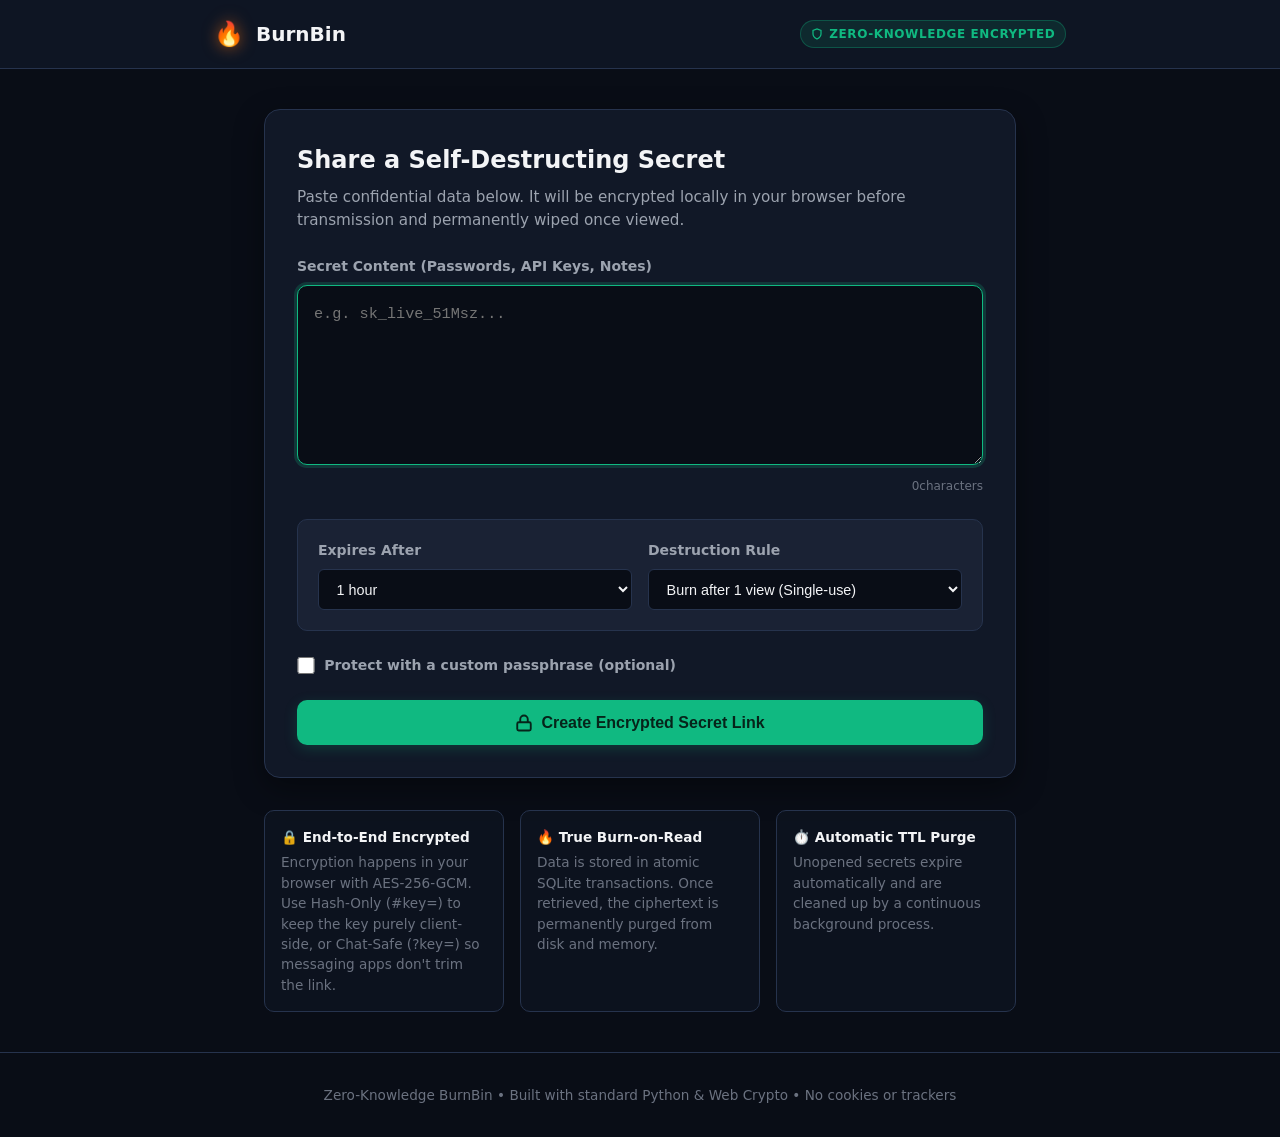
==== static/index.html @ d56d744e "Harden security & deployment: rate limiting, cleartext HTTPS enforcement, Cloud Run max-instances=1," ====
<!DOCTYPE html>
<html lang="en">
<head>
  <meta charset="UTF-8">
  <meta name="viewport" content="width=device-width, initial-scale=1.0">
  <title>BurnBin — Zero-Knowledge Self-Destructing Secret Pastebin</title>
  <link rel="stylesheet" href="/static/style.css">
</head>
<body>
  <header>
    <div class="nav-container">
      <a href="/" class="logo">
        <span class="logo-flame">🔥</span>
        <span>BurnBin</span>
      </a>
      <span class="badge-e2ee">
        <svg width="12" height="12" viewBox="0 0 24 24" fill="none" stroke="currentColor" stroke-width="2.5"><path d="M12 22s8-4 8-10V5l-8-3-8 3v7c0 6 8 10 8 10z"/></svg>
        Zero-Knowledge Encrypted
      </span>
    </div>
  </header>

  <main>
    <!-- Creation Form Card -->
    <div class="card" id="create-card">
      <h1 class="card-title">Share a Self-Destructing Secret</h1>
      <p class="card-desc">
        Paste confidential data below. It will be encrypted locally in your browser before transmission and permanently wiped once viewed.
      </p>

      <form id="secret-form">
        <div class="form-group">
          <label for="secret-text">Secret Content (Passwords, API Keys, Notes)</label>
          <textarea 
            id="secret-text" 
            placeholder="e.g. sk_live_51Msz...", 
            required 
            autofocus
          ></textarea>
          <div class="char-counter">
            <span id="char-count">0</span> characters
          </div>
        </div>

        <div class="options-grid">
          <div class="option-item">
            <label for="ttl-select">Expires After</label>
            <select id="ttl-select">
              <option value="600">10 minutes</option>
              <option value="3600" selected>1 hour</option>
              <option value="86400">24 hours</option>
              <option value="604800">7 days</option>
            </select>
          </div>

          <div class="option-item">
            <label for="views-select">Destruction Rule</label>
            <select id="views-select">
              <option value="1" selected>Burn after 1 view (Single-use)</option>
              <option value="3">Burn after 3 views</option>
              <option value="5">Burn after 5 views</option>
            </select>
          </div>
        </div>

        <div class="form-group">
          <label class="checkbox-group">
            <input type="checkbox" id="passphrase-toggle">
            <span>Protect with a custom passphrase (optional)</span>
          </label>
          <div id="passphrase-wrapper" style="display: none; margin-top: 0.75rem;">
            <input 
              type="password" 
              id="passphrase-input" 
              placeholder="Enter a secret passphrase" 
              autocomplete="new-password"
            >
            <small style="display:block; margin-top: 0.35rem; color: var(--text-muted); font-size: 0.8rem;">
              The recipient will be required to enter this passphrase to decrypt the content.
            </small>
          </div>
        </div>

        <button type="submit" class="btn btn-primary" id="submit-btn">
          <svg width="18" height="18" viewBox="0 0 24 24" fill="none" stroke="currentColor" stroke-width="2.5"><rect x="3" y="11" width="18" height="11" rx="2" ry="2"/><path d="M7 11V7a5 5 0 0 1 10 0v4"/></svg>
          Create Encrypted Secret Link
        </button>
      </form>
    </div>

    <!-- Success Result Card -->
    <div class="card result-card" id="result-card">
      <h2 class="card-title">🔥 Secret Created & Armed</h2>
      <p class="card-desc">
        Your secret has been encrypted and stored. Share this one-time link with your recipient:
      </p>

      <div style="display: flex; gap: 0.5rem; margin-bottom: 0.75rem; flex-wrap: wrap; align-items: center;">
        <span style="font-size: 0.85rem; color: var(--text-secondary); font-weight: 600;">Link Format:</span>
        <button type="button" id="format-query-btn" class="btn btn-primary" style="padding: 0.4rem 0.75rem; font-size: 0.8rem;">💬 Chat-Safe (?key=)</button>
        <button type="button" id="format-hash-btn" class="btn btn-secondary" style="padding: 0.4rem 0.75rem; font-size: 0.8rem;">🔒 Hash-Only (#key=)</button>
      </div>

      <div class="link-input-group">
        <input type="text" id="secret-link-input" class="link-input" readonly>
        <button class="btn btn-secondary" id="copy-btn">
          <svg width="16" height="16" viewBox="0 0 24 24" fill="none" stroke="currentColor" stroke-width="2"><rect x="9" y="9" width="13" height="13" rx="2" ry="2"/><path d="M5 15H4a2 2 0 0 1-2-2V4a2 2 0 0 1 2-2h9a2 2 0 0 1 2 2v1"/></svg>
          <span id="copy-text">Copy</span>
        </button>
      </div>

      <div class="alert-box alert-warning">
        <svg width="20" height="20" viewBox="0 0 24 24" fill="none" stroke="currentColor" stroke-width="2"><path d="M10.29 3.86L1.82 18a2 2 0 0 0 1.71 3h16.94a2 2 0 0 0 1.71-3L13.71 3.86a2 2 0 0 0-3.42 0z"/><line x1="12" y1="9" x2="12" y2="13"/><line x1="12" y1="17" x2="12.01" y2="17"/></svg>
        <div>
          <strong>Burn Warning:</strong> The server will permanently delete this secret once the view limit is reached. Do not open the link yourself if you selected 1 view!
        </div>
      </div>

      <div style="margin-top: 1.5rem; display: flex; gap: 1rem;">
        <button class="btn btn-secondary" id="new-secret-btn" style="width: 100%;">
          Create Another Secret
        </button>
      </div>
    </div>

    <!-- Security Highlights -->
    <div class="security-points">
      <div class="security-item">
        <h4>🔒 End-to-End Encrypted</h4>
        <p>Encryption happens in your browser with AES-256-GCM. Use Hash-Only (#key=) to keep the key purely client-side, or Chat-Safe (?key=) so messaging apps don't trim the link.</p>
      </div>
      <div class="security-item">
        <h4>🔥 True Burn-on-Read</h4>
        <p>Data is stored in atomic SQLite transactions. Once retrieved, the ciphertext is permanently purged from disk and memory.</p>
      </div>
      <div class="security-item">
        <h4>⏱️ Automatic TTL Purge</h4>
        <p>Unopened secrets expire automatically and are cleaned up by a continuous background process.</p>
      </div>
    </div>
  </main>

  <footer>
    <p>Zero-Knowledge BurnBin &bull; Built with standard Python & Web Crypto &bull; No cookies or trackers</p>
  </footer>

  <script src="/static/crypto.js"></script>
  <script src="/static/create.js"></script>
</body>
</html>
---- static/style.css ----
:root {
  --bg-primary: #090d16;
  --bg-surface: #111827;
  --bg-surface-elevated: #1a2234;
  --border-color: #26334d;
  --border-focus: #3b82f6;
  --text-primary: #f3f4f6;
  --text-secondary: #9ca3af;
  --text-muted: #6b7280;
  --accent-primary: #10b981;
  --accent-hover: #059669;
  --accent-glow: rgba(16, 185, 129, 0.2);
  --danger-primary: #ef4444;
  --danger-glow: rgba(239, 68, 68, 0.2);
  --warning-primary: #f59e0b;
  --font-mono: ui-monospace, SFMono-Regular, Menlo, Monaco, Consolas, "Liberation Mono", "Courier New", monospace;
  --font-sans: system-ui, -apple-system, BlinkMacSystemFont, 'Segoe UI', Roboto, Oxygen, Ubuntu, Cantarell, sans-serif;
  --radius-sm: 6px;
  --radius-md: 10px;
  --radius-lg: 16px;
}

* {
  box-sizing: border-box;
  margin: 0;
  padding: 0;
}

body {
  background-color: var(--bg-primary);
  color: var(--text-primary);
  font-family: var(--font-sans);
  min-height: 100vh;
  display: flex;
  flex-direction: column;
  line-height: 1.5;
  -webkit-font-smoothing: antialiased;
}

header {
  border-bottom: 1px solid var(--border-color);
  background-color: rgba(17, 24, 39, 0.8);
  backdrop-filter: blur(8px);
  position: sticky;
  top: 0;
  z-index: 10;
}

.nav-container {
  max-width: 900px;
  margin: 0 auto;
  padding: 1rem 1.5rem;
  display: flex;
  align-items: center;
  justify-content: space-between;
}

.logo {
  display: flex;
  align-items: center;
  gap: 0.75rem;
  font-weight: 700;
  font-size: 1.25rem;
  color: var(--text-primary);
  text-decoration: none;
}

.logo-flame {
  font-size: 1.5rem;
  filter: drop-shadow(0 0 8px rgba(249, 115, 22, 0.6));
}

.badge-e2ee {
  display: inline-flex;
  align-items: center;
  gap: 0.4rem;
  font-size: 0.75rem;
  font-weight: 600;
  background-color: rgba(16, 185, 129, 0.12);
  color: var(--accent-primary);
  border: 1px solid rgba(16, 185, 129, 0.3);
  padding: 0.25rem 0.6rem;
  border-radius: 9999px;
  text-transform: uppercase;
  letter-spacing: 0.05em;
}

main {
  flex: 1;
  max-width: 800px;
  width: 100%;
  margin: 2.5rem auto;
  padding: 0 1.5rem;
}

.card {
  background-color: var(--bg-surface);
  border: 1px solid var(--border-color);
  border-radius: var(--radius-lg);
  padding: 2rem;
  box-shadow: 0 10px 30px rgba(0, 0, 0, 0.4);
}

.card-title {
  font-size: 1.5rem;
  font-weight: 700;
  margin-bottom: 0.5rem;
  display: flex;
  align-items: center;
  gap: 0.5rem;
}

.card-desc {
  color: var(--text-secondary);
  font-size: 0.95rem;
  margin-bottom: 1.5rem;
}

.form-group {
  margin-bottom: 1.5rem;
}

label {
  display: block;
  font-size: 0.875rem;
  font-weight: 600;
  color: var(--text-secondary);
  margin-bottom: 0.5rem;
}

textarea {
  width: 100%;
  min-height: 180px;
  padding: 1rem;
  background-color: var(--bg-primary);
  border: 1px solid var(--border-color);
  border-radius: var(--radius-md);
  color: var(--text-primary);
  font-family: var(--font-mono);
  font-size: 0.95rem;
  resize: vertical;
  transition: border-color 0.15s ease, box-shadow 0.15s ease;
  line-height: 1.6;
}

textarea:focus, input[type="text"]:focus, input[type="password"]:focus, select:focus {
  outline: none;
  border-color: var(--accent-primary);
  box-shadow: 0 0 0 3px var(--accent-glow);
}

.char-counter {
  display: flex;
  justify-content: flex-end;
  font-size: 0.75rem;
  color: var(--text-muted);
  margin-top: 0.35rem;
}

.options-grid {
  display: grid;
  grid-template-columns: repeat(auto-fit, minmax(220px, 1fr));
  gap: 1rem;
  margin-bottom: 1.5rem;
  padding: 1.25rem;
  background-color: var(--bg-surface-elevated);
  border-radius: var(--radius-md);
  border: 1px solid var(--border-color);
}

select, input[type="password"], input[type="text"] {
  width: 100%;
  padding: 0.65rem 0.85rem;
  background-color: var(--bg-primary);
  border: 1px solid var(--border-color);
  border-radius: var(--radius-sm);
  color: var(--text-primary);
  font-size: 0.9rem;
}

.checkbox-group {
  display: flex;
  align-items: center;
  gap: 0.6rem;
  margin-top: 0.5rem;
  cursor: pointer;
  user-select: none;
}

.checkbox-group input[type="checkbox"] {
  width: 1.1rem;
  height: 1.1rem;
  accent-color: var(--accent-primary);
  cursor: pointer;
}

.btn {
  display: inline-flex;
  align-items: center;
  justify-content: center;
  gap: 0.5rem;
  font-weight: 600;
  font-size: 1rem;
  padding: 0.85rem 1.5rem;
  border-radius: var(--radius-md);
  border: none;
  cursor: pointer;
  transition: all 0.15s ease;
  text-decoration: none;
}

.btn-primary {
  background-color: var(--accent-primary);
  color: #06241a;
  width: 100%;
  box-shadow: 0 4px 14px var(--accent-glow);
}

.btn-primary:hover:not(:disabled) {
  background-color: var(--accent-hover);
  transform: translateY(-1px);
}

.btn-primary:disabled {
  opacity: 0.5;
  cursor: not-allowed;
}

.btn-danger {
  background-color: var(--danger-primary);
  color: #fff;
  box-shadow: 0 4px 14px var(--danger-glow);
}

.btn-danger:hover:not(:disabled) {
  filter: brightness(1.1);
  transform: translateY(-1px);
}

.btn-secondary {
  background-color: var(--bg-surface-elevated);
  color: var(--text-primary);
  border: 1px solid var(--border-color);
}

.btn-secondary:hover {
  background-color: #242f48;
}

/* Result Box */
.result-card {
  margin-top: 2rem;
  display: none;
}

.link-input-group {
  display: flex;
  gap: 0.5rem;
  margin: 1rem 0;
}

.link-input {
  flex: 1;
  font-family: var(--font-mono);
  font-size: 0.85rem;
  background-color: var(--bg-primary);
  border: 1px solid var(--accent-primary);
  color: var(--accent-primary);
  padding: 0.75rem;
  border-radius: var(--radius-sm);
  white-space: nowrap;
  overflow-x: auto;
}

.alert-box {
  padding: 1rem;
  border-radius: var(--radius-md);
  margin-bottom: 1.25rem;
  display: flex;
  gap: 0.75rem;
  align-items: flex-start;
  font-size: 0.9rem;
}

.alert-warning {
  background-color: rgba(245, 158, 11, 0.1);
  border: 1px solid rgba(245, 158, 11, 0.3);
  color: #fcd34d;
}

.alert-danger {
  background-color: rgba(239, 68, 68, 0.12);
  border: 1px solid rgba(239, 68, 68, 0.3);
  color: #fca5a5;
}

.alert-info {
  background-color: rgba(59, 130, 246, 0.1);
  border: 1px solid rgba(59, 130, 246, 0.3);
  color: #93c5fd;
}

/* Secret view container */
.secret-display {
  background-color: var(--bg-primary);
  border: 1px solid var(--border-color);
  border-radius: var(--radius-md);
  padding: 1.25rem;
  font-family: var(--font-mono);
  font-size: 0.95rem;
  white-space: pre-wrap;
  word-break: break-all;
  max-height: 400px;
  overflow-y: auto;
  margin: 1rem 0;
  color: #34d399;
}

.destroyed-stamp {
  display: inline-block;
  color: var(--danger-primary);
  font-weight: 800;
  border: 2px dashed var(--danger-primary);
  padding: 0.35rem 0.8rem;
  border-radius: var(--radius-sm);
  text-transform: uppercase;
  letter-spacing: 0.1em;
  transform: rotate(-3deg);
  margin: 0.75rem 0;
}

footer {
  text-align: center;
  padding: 2rem;
  font-size: 0.85rem;
  color: var(--text-muted);
  border-top: 1px solid var(--border-color);
}

.security-points {
  margin-top: 2rem;
  display: grid;
  grid-template-columns: repeat(auto-fit, minmax(240px, 1fr));
  gap: 1rem;
}

.security-item {
  padding: 1rem;
  background-color: rgba(17, 24, 39, 0.5);
  border: 1px solid var(--border-color);
  border-radius: var(--radius-md);
  font-size: 0.85rem;
}

.security-item h4 {
  color: var(--text-primary);
  margin-bottom: 0.3rem;
  display: flex;
  align-items: center;
  gap: 0.4rem;
}

.security-item p {
  color: var(--text-muted);
}
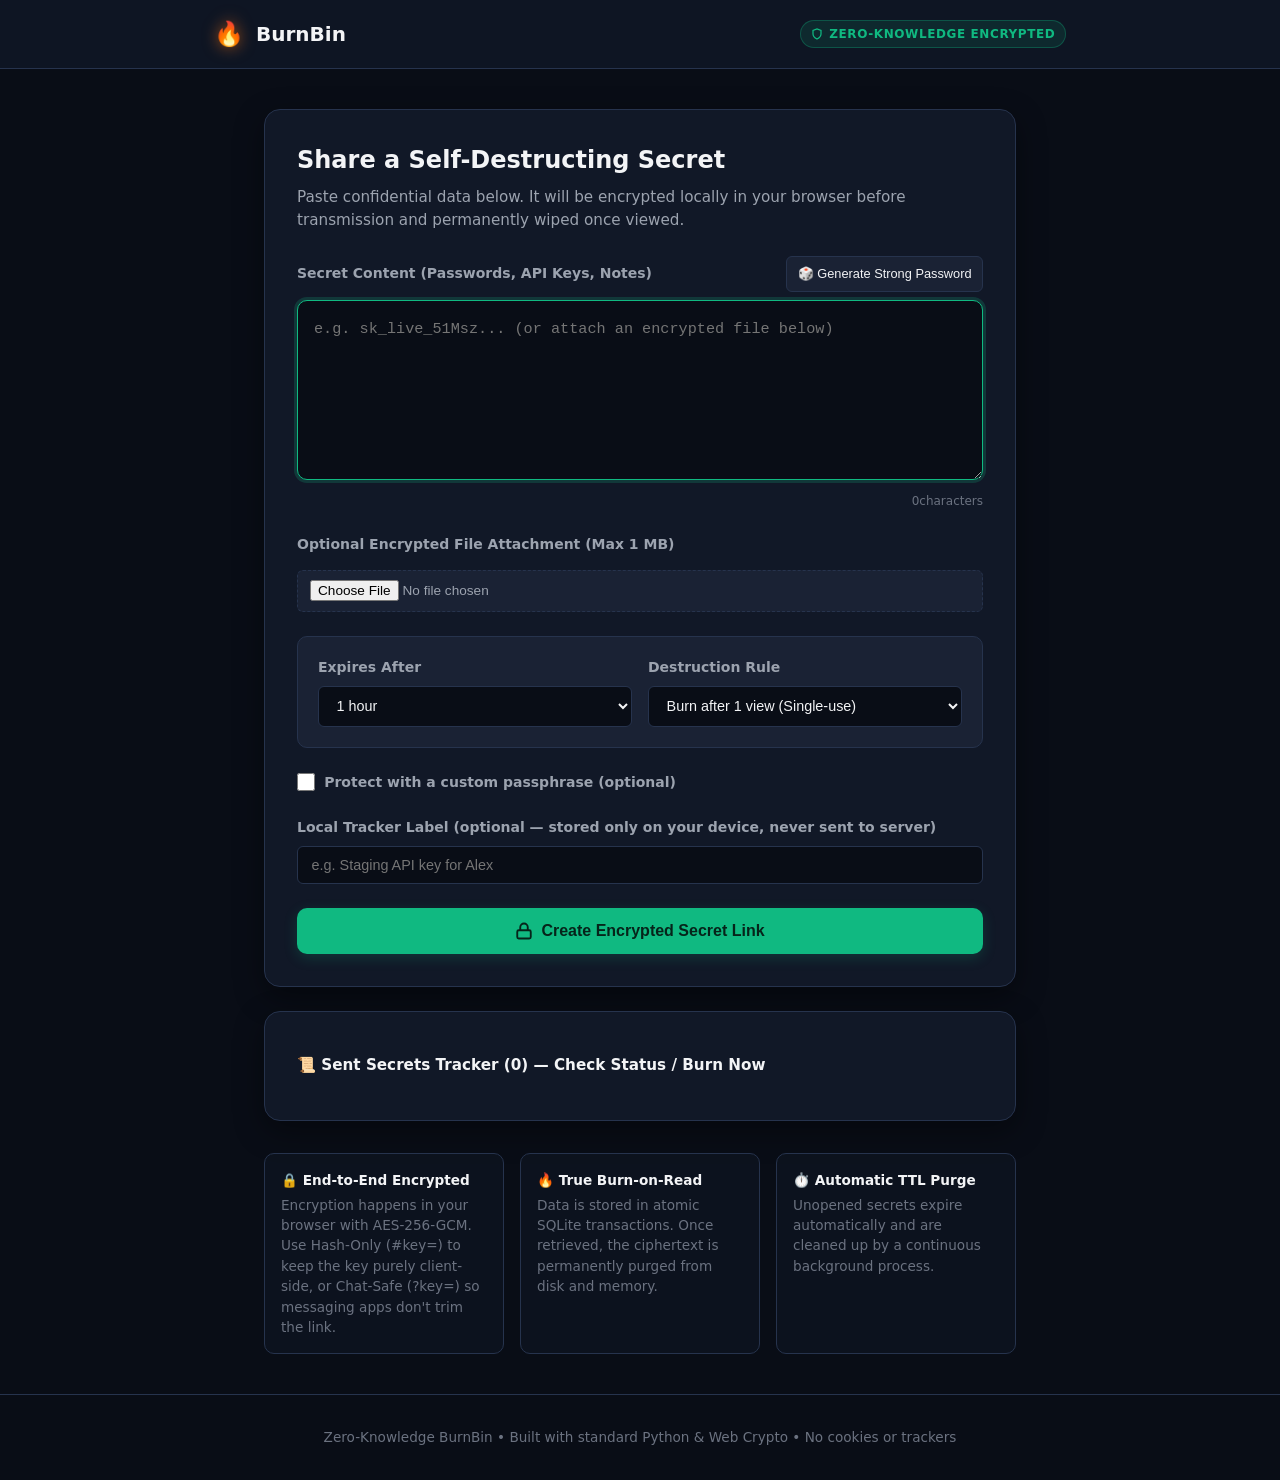
==== commit 9ac99d2d: "Add UX & sharing workflow features, encrypted attachments, and durable storage adapter" ====
--- a/static/index.html
+++ b/static/index.html
@@ -3,6 +3,7 @@
 <head>
   <meta charset="UTF-8">
   <meta name="viewport" content="width=device-width, initial-scale=1.0">
+  <meta name="robots" content="noindex, nofollow, noarchive">
   <title>BurnBin — Zero-Knowledge Self-Destructing Secret Pastebin</title>
   <link rel="stylesheet" href="/static/style.css">
 </head>
@@ -28,18 +29,33 @@
         Paste confidential data below. It will be encrypted locally in your browser before transmission and permanently wiped once viewed.
       </p>
 
-      <form id="secret-form">
+      <form id="secret-form" novalidate>
         <div class="form-group">
-          <label for="secret-text">Secret Content (Passwords, API Keys, Notes)</label>
-          <textarea 
-            id="secret-text" 
-            placeholder="e.g. sk_live_51Msz...", 
-            required 
+          <div class="field-header-row">
+            <label for="secret-text" style="margin-bottom: 0;">Secret Content (Passwords, API Keys, Notes)</label>
+            <button type="button" id="generate-secret-btn" class="btn btn-secondary btn-mini">
+              🎲 Generate Strong Password
+            </button>
+          </div>
+          <textarea
+            id="secret-text"
+            placeholder="e.g. sk_live_51Msz... (or attach an encrypted file below)"
             autofocus
           ></textarea>
           <div class="char-counter">
             <span id="char-count">0</span> characters
           </div>
+        </div>
+
+        <div class="form-group attachment-picker">
+          <div class="field-header-row">
+            <label for="attachment-input" style="margin-bottom: 0;">Optional Encrypted File Attachment (Max 1 MB)</label>
+            <button type="button" id="clear-attachment-btn" class="btn btn-secondary btn-mini" style="display: none;">
+              ✕ Remove File
+            </button>
+          </div>
+          <input type="file" id="attachment-input" class="file-input">
+          <div id="attachment-info" class="attachment-meta" style="display: none;"></div>
         </div>
 
         <div class="options-grid">
@@ -69,16 +85,35 @@
             <span>Protect with a custom passphrase (optional)</span>
           </label>
           <div id="passphrase-wrapper" style="display: none; margin-top: 0.75rem;">
-            <input 
-              type="password" 
-              id="passphrase-input" 
-              placeholder="Enter a secret passphrase" 
-              autocomplete="new-password"
-            >
+            <div class="passphrase-input-row">
+              <input
+                type="password"
+                id="passphrase-input"
+                placeholder="Enter a secret passphrase"
+                autocomplete="new-password"
+              >
+              <button type="button" id="toggle-passphrase-btn" class="btn btn-secondary btn-compact" aria-pressed="false">
+                Show
+              </button>
+              <button type="button" id="generate-passphrase-btn" class="btn btn-secondary btn-compact">
+                🎲 Generate
+              </button>
+            </div>
             <small style="display:block; margin-top: 0.35rem; color: var(--text-muted); font-size: 0.8rem;">
               The recipient will be required to enter this passphrase to decrypt the content.
             </small>
           </div>
+        </div>
+
+        <div class="form-group">
+          <label for="secret-label">Local Tracker Label (optional — stored only on your device, never sent to server)</label>
+          <input
+            type="text"
+            id="secret-label"
+            maxlength="80"
+            placeholder="e.g. Staging API key for Alex"
+            autocomplete="off"
+          >
         </div>
 
         <button type="submit" class="btn btn-primary" id="submit-btn">
@@ -95,19 +130,61 @@
         Your secret has been encrypted and stored. Share this one-time link with your recipient:
       </p>
 
-      <div style="display: flex; gap: 0.5rem; margin-bottom: 0.75rem; flex-wrap: wrap; align-items: center;">
-        <span style="font-size: 0.85rem; color: var(--text-secondary); font-weight: 600;">Link Format:</span>
-        <button type="button" id="format-query-btn" class="btn btn-primary" style="padding: 0.4rem 0.75rem; font-size: 0.8rem;">💬 Chat-Safe (?key=)</button>
-        <button type="button" id="format-hash-btn" class="btn btn-secondary" style="padding: 0.4rem 0.75rem; font-size: 0.8rem;">🔒 Hash-Only (#key=)</button>
-      </div>
+      <fieldset class="format-fieldset">
+        <legend class="format-legend">Link Format</legend>
+        <div class="link-format-grid">
+          <button
+            type="button"
+            id="format-query-btn"
+            class="format-option-btn is-selected"
+            aria-pressed="true"
+          >
+            <span class="format-option-title">
+              <span>💬 Chat-Safe (?key=)</span>
+              <span class="format-option-badge">Selected</span>
+            </span>
+            <span class="format-option-desc">
+              Recommended for WhatsApp, SMS &amp; chat apps so they don&apos;t strip or shorten the key when tapped.
+            </span>
+          </button>
+
+          <button
+            type="button"
+            id="format-hash-btn"
+            class="format-option-btn"
+            aria-pressed="false"
+          >
+            <span class="format-option-title">
+              <span>🔒 Hash-Only (#key=)</span>
+              <span class="format-option-badge">Selected</span>
+            </span>
+            <span class="format-option-desc">
+              Maximum privacy — keeps the key strictly in your browser&apos;s URL fragment so it&apos;s never included in HTTP requests.
+            </span>
+          </button>
+        </div>
+      </fieldset>
 
       <div class="link-input-group">
         <input type="text" id="secret-link-input" class="link-input" readonly>
-        <button class="btn btn-secondary" id="copy-btn">
-          <svg width="16" height="16" viewBox="0 0 24 24" fill="none" stroke="currentColor" stroke-width="2"><rect x="9" y="9" width="13" height="13" rx="2" ry="2"/><path d="M5 15H4a2 2 0 0 1-2-2V4a2 2 0 0 1 2-2h9a2 2 0 0 1 2 2v1"/></svg>
+        <button type="button" class="btn btn-secondary" id="copy-btn">
+          <svg width="16" height="16" viewBox="0 0 24 24" fill="none" stroke="currentColor" stroke-width="2" aria-hidden="true"><rect x="9" y="9" width="13" height="13" rx="2" ry="2"/><path d="M5 15H4a2 2 0 0 1-2-2V4a2 2 0 0 1 2-2h9a2 2 0 0 1 2 2v1"/></svg>
           <span id="copy-text">Copy</span>
         </button>
-      </div>
+        <button type="button" class="btn btn-secondary" id="copy-note-btn">
+          ✉️ Copy + Note
+        </button>
+      </div>
+
+      <details class="qr-details" id="qr-details">
+        <summary>📱 Show QR Code (for in-person / second device scan)</summary>
+        <div class="qr-body">
+          <div id="qr-container" class="qr-box"></div>
+          <button type="button" id="download-qr-btn" class="btn btn-secondary btn-compact">
+            ⬇ Download QR PNG
+          </button>
+        </div>
+      </details>
 
       <div class="alert-box alert-warning">
         <svg width="20" height="20" viewBox="0 0 24 24" fill="none" stroke="currentColor" stroke-width="2"><path d="M10.29 3.86L1.82 18a2 2 0 0 0 1.71 3h16.94a2 2 0 0 0 1.71-3L13.71 3.86a2 2 0 0 0-3.42 0z"/><line x1="12" y1="9" x2="12" y2="13"/><line x1="12" y1="17" x2="12.01" y2="17"/></svg>
@@ -117,11 +194,24 @@
       </div>
 
       <div style="margin-top: 1.5rem; display: flex; gap: 1rem;">
-        <button class="btn btn-secondary" id="new-secret-btn" style="width: 100%;">
+        <button type="button" class="btn btn-secondary" id="new-secret-btn" style="width: 100%;">
           Create Another Secret
         </button>
       </div>
     </div>
+
+    <!-- Local Sent Secrets Tracker & Early Revocation -->
+    <details class="card sent-panel" id="sent-secrets-panel">
+      <summary class="sent-summary">
+        <span>📜 Sent Secrets Tracker (<span id="sent-count">0</span>) — Check Status / Burn Now</span>
+      </summary>
+      <div class="sent-panel-body">
+        <p class="card-desc" style="margin-bottom: 0.75rem; font-size: 0.85rem;">
+          Only non-secret metadata (ID, expiry, and revocation token) is saved in your browser. Neither your secret nor the decryption key is ever stored here.
+        </p>
+        <div id="sent-secrets-list" class="sent-secrets-list"></div>
+      </div>
+    </details>
 
     <!-- Security Highlights -->
     <div class="security-points">
@@ -144,6 +234,7 @@
     <p>Zero-Knowledge BurnBin &bull; Built with standard Python & Web Crypto &bull; No cookies or trackers</p>
   </footer>
 
+  <script src="/static/qr.js"></script>
   <script src="/static/crypto.js"></script>
   <script src="/static/create.js"></script>
 </body>
--- a/static/style.css
+++ b/static/style.css
@@ -253,6 +253,92 @@
   display: none;
 }
 
+.format-fieldset {
+  border: 0;
+  padding: 0;
+  margin-block: 0 1rem;
+}
+
+.format-legend {
+  font-size: 0.875rem;
+  font-weight: 600;
+  color: var(--text-secondary);
+  margin-block-end: 0.5rem;
+}
+
+.link-format-grid {
+  display: grid;
+  grid-template-columns: repeat(auto-fit, minmax(220px, 1fr));
+  gap: 0.75rem;
+}
+
+.format-option-btn {
+  display: flex;
+  flex-direction: column;
+  align-items: flex-start;
+  justify-content: flex-start;
+  gap: 0.35rem;
+  inline-size: 100%;
+  min-block-size: 48px;
+  padding: 0.85rem 1rem;
+  text-align: start;
+  background-color: var(--bg-surface-elevated);
+  color: var(--text-primary);
+  border: 1px solid var(--border-color);
+  border-radius: var(--radius-md);
+  font-family: inherit;
+  cursor: pointer;
+  transition: border-color 0.15s ease, background-color 0.15s ease, box-shadow 0.15s ease;
+}
+
+.format-option-btn:hover {
+  background-color: #242f48;
+  border-color: #3b4b6e;
+}
+
+.format-option-btn:focus-visible {
+  outline: 3px solid var(--border-focus);
+  outline-offset: 2px;
+}
+
+.format-option-btn.is-selected {
+  background-color: rgba(16, 185, 129, 0.14);
+  border-color: var(--accent-primary);
+  box-shadow: 0 0 0 1px var(--accent-primary);
+}
+
+.format-option-title {
+  display: flex;
+  align-items: center;
+  justify-content: space-between;
+  gap: 0.5rem;
+  inline-size: 100%;
+  font-size: 0.9rem;
+  font-weight: 700;
+  color: var(--text-primary);
+}
+
+.format-option-badge {
+  font-size: 0.7rem;
+  font-weight: 700;
+  padding: 0.12rem 0.45rem;
+  border-radius: 9999px;
+  background-color: rgba(16, 185, 129, 0.2);
+  color: var(--accent-primary);
+  visibility: hidden;
+}
+
+.format-option-btn.is-selected .format-option-badge {
+  visibility: visible;
+}
+
+.format-option-desc {
+  font-size: 0.8rem;
+  font-weight: 400;
+  line-height: 1.4;
+  color: var(--text-secondary);
+}
+
 .link-input-group {
   display: flex;
   gap: 0.5rem;
@@ -261,6 +347,7 @@
 
 .link-input {
   flex: 1;
+  min-inline-size: 0;
   font-family: var(--font-mono);
   font-size: 0.85rem;
   background-color: var(--bg-primary);
@@ -363,3 +450,267 @@
 .security-item p {
   color: var(--text-muted);
 }
+
+.visually-hidden {
+  position: absolute;
+  clip-path: inset(50%);
+  overflow: hidden;
+  width: 1px;
+  height: 1px;
+  margin: -1px;
+  padding: 0;
+  border: 0;
+  white-space: nowrap;
+}
+
+.clipboard-status-row {
+  margin-top: 0.75rem;
+  padding: 0.65rem 0.9rem;
+  border-radius: var(--radius-md);
+  background-color: var(--bg-surface-elevated);
+  border: 1px solid var(--border-color);
+  display: flex;
+  align-items: center;
+  justify-content: space-between;
+  gap: 0.75rem;
+  flex-wrap: wrap;
+}
+
+.clipboard-countdown {
+  font-size: 0.85rem;
+  color: var(--text-secondary);
+}
+
+.btn-compact {
+  padding: 0.45rem 0.85rem;
+  min-block-size: 48px;
+  font-size: 0.85rem;
+}
+
+.field-header-row {
+  display: flex;
+  align-items: center;
+  justify-content: space-between;
+  gap: 0.75rem;
+  flex-wrap: wrap;
+  margin-bottom: 0.5rem;
+}
+
+.btn-mini {
+  background: var(--bg-surface-elevated);
+  color: var(--text-primary);
+  border: 1px solid var(--border-color);
+  border-radius: var(--radius-sm);
+  padding: 0.35rem 0.65rem;
+  min-block-size: 36px;
+  font-size: 0.8rem;
+  font-weight: 500;
+  cursor: pointer;
+  transition: border-color 0.2s, background-color 0.2s;
+}
+
+.btn-mini:hover {
+  border-color: var(--accent-primary);
+  background: rgba(255, 255, 255, 0.04);
+}
+
+.btn-danger-mini {
+  color: var(--danger-primary);
+  border-color: rgba(239, 68, 68, 0.35);
+}
+
+.btn-danger-mini:hover {
+  border-color: var(--danger-primary);
+  background: var(--danger-glow);
+}
+
+.attachment-picker {
+  display: flex;
+  flex-direction: column;
+  gap: 0.4rem;
+}
+
+.attachment-picker input[type="file"] {
+  width: 100%;
+  background: var(--bg-surface-elevated);
+  border: 1px dashed var(--border-color);
+  border-radius: var(--radius-sm);
+  padding: 0.6rem 0.75rem;
+  color: var(--text-secondary);
+  font-size: 0.85rem;
+}
+
+.attachment-meta {
+  font-size: 0.82rem;
+  color: var(--text-secondary);
+}
+
+.passphrase-input-row {
+  display: flex;
+  align-items: stretch;
+  gap: 0.5rem;
+}
+
+.passphrase-input-row input {
+  flex: 1;
+}
+
+.qr-details {
+  border: 1px solid var(--border-color);
+  border-radius: var(--radius-md);
+  background: var(--bg-surface-elevated);
+  padding: 0.65rem 0.9rem;
+  margin-bottom: 1.25rem;
+}
+
+.qr-details summary {
+  cursor: pointer;
+  font-size: 0.9rem;
+  font-weight: 600;
+  color: var(--text-primary);
+  min-block-size: 40px;
+  display: flex;
+  align-items: center;
+}
+
+.qr-body {
+  display: flex;
+  flex-direction: column;
+  align-items: center;
+  gap: 0.75rem;
+  padding-top: 0.75rem;
+}
+
+.qr-box {
+  background: #ffffff;
+  padding: 0.75rem;
+  border-radius: var(--radius-md);
+  display: inline-flex;
+  align-items: center;
+  justify-content: center;
+}
+
+.qr-box svg {
+  display: block;
+  width: 210px;
+  height: 210px;
+}
+
+.sent-panel {
+  margin-top: 1.5rem;
+}
+
+.sent-summary {
+  display: flex;
+  align-items: center;
+  justify-content: space-between;
+  gap: 0.75rem;
+  cursor: pointer;
+  font-weight: 600;
+  font-size: 0.95rem;
+  min-block-size: 44px;
+}
+
+.sent-panel-body {
+  margin-top: 0.75rem;
+}
+
+.sent-secrets-list {
+  display: flex;
+  flex-direction: column;
+  gap: 0.75rem;
+}
+
+.sent-secret-item {
+  border: 1px solid var(--border-color);
+  border-radius: var(--radius-md);
+  background: var(--bg-surface-elevated);
+  padding: 0.8rem 0.9rem;
+  display: flex;
+  flex-direction: column;
+  gap: 0.55rem;
+}
+
+.sent-secret-top {
+  display: flex;
+  align-items: center;
+  justify-content: space-between;
+  gap: 0.5rem;
+  flex-wrap: wrap;
+}
+
+.sent-secret-title {
+  font-weight: 600;
+  font-size: 0.9rem;
+  color: var(--text-primary);
+}
+
+.sent-secret-status {
+  font-size: 0.78rem;
+  font-weight: 600;
+  padding: 0.15rem 0.55rem;
+  border-radius: 999px;
+  border: 1px solid var(--border-color);
+  color: var(--text-secondary);
+}
+
+.sent-secret-status.status-active {
+  color: var(--accent-primary);
+  border-color: rgba(16, 185, 129, 0.4);
+}
+
+.sent-secret-status.status-burned {
+  color: var(--danger-primary);
+  border-color: rgba(239, 68, 68, 0.4);
+}
+
+.sent-secret-meta {
+  font-size: 0.8rem;
+  color: var(--text-secondary);
+}
+
+.sent-secret-actions {
+  display: flex;
+  gap: 0.5rem;
+  flex-wrap: wrap;
+}
+
+.attachment-result-card {
+  border: 1px solid var(--border-color);
+  border-radius: var(--radius-md);
+  background: var(--bg-surface-elevated);
+  padding: 0.9rem;
+  margin-top: 1rem;
+  display: flex;
+  flex-direction: column;
+  gap: 0.75rem;
+}
+
+.attachment-result-header {
+  display: flex;
+  align-items: center;
+  justify-content: space-between;
+  gap: 0.75rem;
+  flex-wrap: wrap;
+}
+
+.attachment-filename {
+  font-weight: 600;
+  font-size: 0.92rem;
+  color: var(--text-primary);
+  word-break: break-word;
+}
+
+.attachment-details {
+  font-size: 0.8rem;
+  color: var(--text-secondary);
+}
+
+.attachment-image-preview {
+  max-width: 100%;
+  max-height: 360px;
+  object-fit: contain;
+  border-radius: var(--radius-sm);
+  border: 1px solid var(--border-color);
+  background: var(--bg-surface);
+}
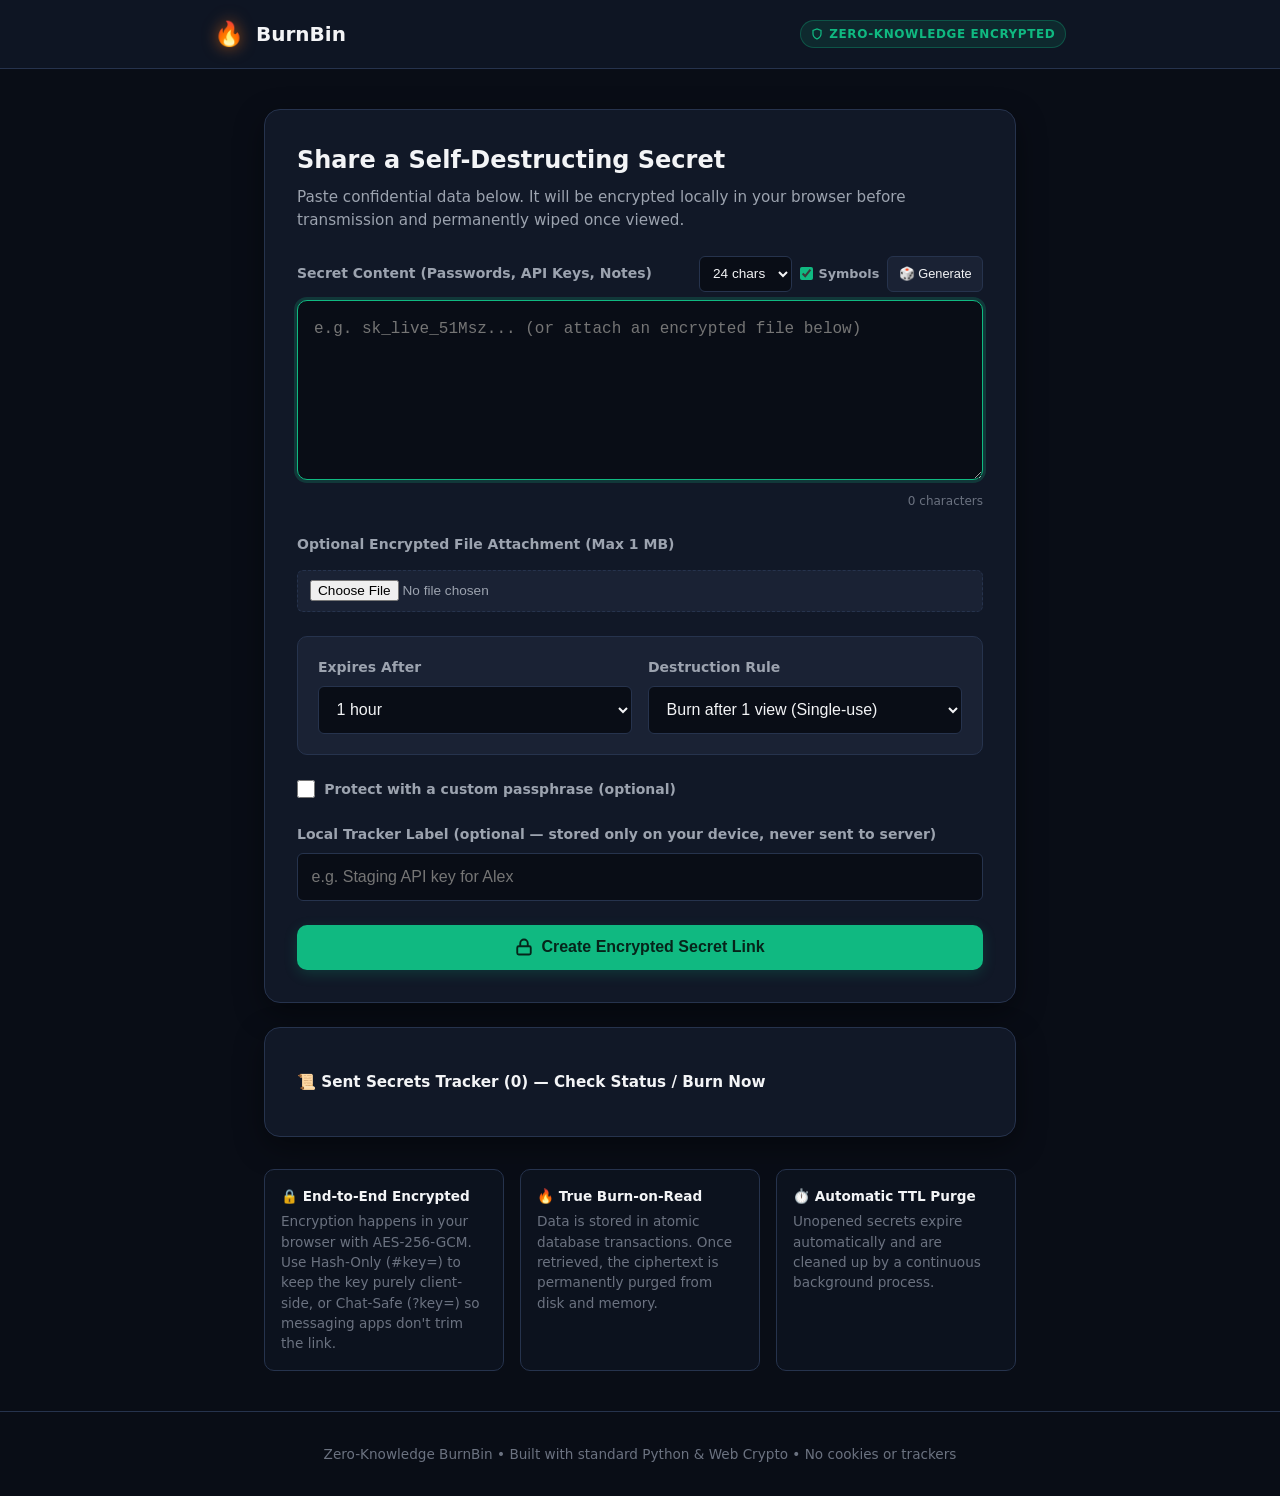
==== commit fe3ce434: "Refactor backend, web, and Android architecture; harden CSP and PBKDF2-600k; add V2 compression, PWA" ====
--- a/static/index.html
+++ b/static/index.html
@@ -4,18 +4,22 @@
   <meta charset="UTF-8">
   <meta name="viewport" content="width=device-width, initial-scale=1.0">
   <meta name="robots" content="noindex, nofollow, noarchive">
+  <meta name="theme-color" content="#090d16">
   <title>BurnBin — Zero-Knowledge Self-Destructing Secret Pastebin</title>
+  <link rel="manifest" href="/manifest.webmanifest">
+  <link rel="icon" href="/static/icon.svg" type="image/svg+xml">
+  <link rel="apple-touch-icon" href="/static/icon-192.png">
   <link rel="stylesheet" href="/static/style.css">
 </head>
 <body>
   <header>
     <div class="nav-container">
       <a href="/" class="logo">
-        <span class="logo-flame">🔥</span>
+        <span class="logo-flame" aria-hidden="true">🔥</span>
         <span>BurnBin</span>
       </a>
       <span class="badge-e2ee">
-        <svg width="12" height="12" viewBox="0 0 24 24" fill="none" stroke="currentColor" stroke-width="2.5"><path d="M12 22s8-4 8-10V5l-8-3-8 3v7c0 6 8 10 8 10z"/></svg>
+        <svg width="12" height="12" viewBox="0 0 24 24" fill="none" stroke="currentColor" stroke-width="2.5" aria-hidden="true"><path d="M12 22s8-4 8-10V5l-8-3-8 3v7c0 6 8 10 8 10z"/></svg>
         Zero-Knowledge Encrypted
       </span>
     </div>
@@ -29,49 +33,64 @@
         Paste confidential data below. It will be encrypted locally in your browser before transmission and permanently wiped once viewed.
       </p>
 
-      <form id="secret-form" novalidate>
+      <form id="secret-form" action="/api/secrets" method="POST" novalidate>
         <div class="form-group">
           <div class="field-header-row">
-            <label for="secret-text" style="margin-bottom: 0;">Secret Content (Passwords, API Keys, Notes)</label>
-            <button type="button" id="generate-secret-btn" class="btn btn-secondary btn-mini">
-              🎲 Generate Strong Password
-            </button>
+            <label for="secret-text" class="label-inline">Secret Content (Passwords, API Keys, Notes)</label>
+            <div class="generator-controls">
+              <label for="pw-length-select" class="visually-hidden">Password length</label>
+              <select id="pw-length-select" class="select-compact" aria-label="Generated password length">
+                <option value="16">16 chars</option>
+                <option value="24" selected>24 chars</option>
+                <option value="32">32 chars</option>
+              </select>
+              <label class="checkbox-inline" for="pw-symbols-toggle">
+                <input type="checkbox" id="pw-symbols-toggle" checked>
+                <span>Symbols</span>
+              </label>
+              <button type="button" id="generate-secret-btn" class="btn btn-secondary btn-mini">
+                🎲 Generate
+              </button>
+            </div>
           </div>
           <textarea
             id="secret-text"
+            name="secret_text"
             placeholder="e.g. sk_live_51Msz... (or attach an encrypted file below)"
             autofocus
           ></textarea>
           <div class="char-counter">
-            <span id="char-count">0</span> characters
+            <span id="char-count">0</span>&nbsp;characters
           </div>
         </div>
 
         <div class="form-group attachment-picker">
           <div class="field-header-row">
-            <label for="attachment-input" style="margin-bottom: 0;">Optional Encrypted File Attachment (Max 1 MB)</label>
-            <button type="button" id="clear-attachment-btn" class="btn btn-secondary btn-mini" style="display: none;">
+            <label for="attachment-input" class="label-inline">Optional Encrypted File Attachment (Max 1 MB)</label>
+            <button type="button" id="clear-attachment-btn" class="btn btn-secondary btn-mini is-hidden">
               ✕ Remove File
             </button>
           </div>
-          <input type="file" id="attachment-input" class="file-input">
-          <div id="attachment-info" class="attachment-meta" style="display: none;"></div>
+          <input type="file" id="attachment-input" name="attachment" class="file-input">
+          <div id="attachment-info" class="attachment-meta is-hidden"></div>
         </div>
 
         <div class="options-grid">
           <div class="option-item">
             <label for="ttl-select">Expires After</label>
-            <select id="ttl-select">
+            <select id="ttl-select" name="ttl_seconds">
+              <option value="300">5 minutes</option>
               <option value="600">10 minutes</option>
               <option value="3600" selected>1 hour</option>
               <option value="86400">24 hours</option>
               <option value="604800">7 days</option>
+              <option value="2592000">30 days</option>
             </select>
           </div>
 
           <div class="option-item">
             <label for="views-select">Destruction Rule</label>
-            <select id="views-select">
+            <select id="views-select" name="max_views">
               <option value="1" selected>Burn after 1 view (Single-use)</option>
               <option value="3">Burn after 3 views</option>
               <option value="5">Burn after 5 views</option>
@@ -80,17 +99,20 @@
         </div>
 
         <div class="form-group">
-          <label class="checkbox-group">
+          <label class="checkbox-group" for="passphrase-toggle">
             <input type="checkbox" id="passphrase-toggle">
             <span>Protect with a custom passphrase (optional)</span>
           </label>
-          <div id="passphrase-wrapper" style="display: none; margin-top: 0.75rem;">
+          <div id="passphrase-wrapper" class="passphrase-wrapper is-hidden">
+            <label for="passphrase-input" class="visually-hidden">Custom passphrase</label>
             <div class="passphrase-input-row">
               <input
                 type="password"
                 id="passphrase-input"
+                name="passphrase"
                 placeholder="Enter a secret passphrase"
                 autocomplete="new-password"
+                aria-describedby="passphrase-help passphrase-strength-label"
               >
               <button type="button" id="toggle-passphrase-btn" class="btn btn-secondary btn-compact" aria-pressed="false">
                 Show
@@ -99,7 +121,13 @@
                 🎲 Generate
               </button>
             </div>
-            <small style="display:block; margin-top: 0.35rem; color: var(--text-muted); font-size: 0.8rem;">
+            <div id="passphrase-strength-row" class="strength-row is-hidden">
+              <div class="strength-track" aria-hidden="true">
+                <div id="passphrase-strength-bar" class="strength-bar"></div>
+              </div>
+              <span id="passphrase-strength-label" class="strength-label" role="status"></span>
+            </div>
+            <small id="passphrase-help" class="field-hint">
               The recipient will be required to enter this passphrase to decrypt the content.
             </small>
           </div>
@@ -110,25 +138,31 @@
           <input
             type="text"
             id="secret-label"
+            name="secret_label"
             maxlength="80"
             placeholder="e.g. Staging API key for Alex"
             autocomplete="off"
           >
         </div>
 
+        <div id="create-error-banner" class="alert-box alert-danger is-hidden" role="alert">
+          <span id="create-error-text"></span>
+        </div>
+
         <button type="submit" class="btn btn-primary" id="submit-btn">
-          <svg width="18" height="18" viewBox="0 0 24 24" fill="none" stroke="currentColor" stroke-width="2.5"><rect x="3" y="11" width="18" height="11" rx="2" ry="2"/><path d="M7 11V7a5 5 0 0 1 10 0v4"/></svg>
-          Create Encrypted Secret Link
+          <svg width="18" height="18" viewBox="0 0 24 24" fill="none" stroke="currentColor" stroke-width="2.5" aria-hidden="true"><rect x="3" y="11" width="18" height="11" rx="2" ry="2"/><path d="M7 11V7a5 5 0 0 1 10 0v4"/></svg>
+          <span id="submit-btn-text">Create Encrypted Secret Link</span>
         </button>
       </form>
     </div>
 
     <!-- Success Result Card -->
-    <div class="card result-card" id="result-card">
-      <h2 class="card-title">🔥 Secret Created & Armed</h2>
+    <div class="card result-card is-hidden" id="result-card">
+      <h2 class="card-title">🔥 Secret Created &amp; Armed</h2>
       <p class="card-desc">
         Your secret has been encrypted and stored. Share this one-time link with your recipient:
       </p>
+      <p id="result-expiry" class="expiry-note is-hidden"></p>
 
       <fieldset class="format-fieldset">
         <legend class="format-legend">Link Format</legend>
@@ -166,8 +200,17 @@
       </fieldset>
 
       <div class="link-input-group">
-        <input type="text" id="secret-link-input" class="link-input" readonly>
-        <button type="button" class="btn btn-secondary" id="copy-btn">
+        <label for="secret-link-input" class="visually-hidden">Generated one-time secret link</label>
+        <input
+          type="text"
+          id="secret-link-input"
+          class="link-input"
+          readonly
+          autocorrect="off"
+          autocapitalize="none"
+          spellcheck="false"
+        >
+        <button type="button" class="btn btn-secondary" id="copy-btn" aria-label="Copy secret link">
           <svg width="16" height="16" viewBox="0 0 24 24" fill="none" stroke="currentColor" stroke-width="2" aria-hidden="true"><rect x="9" y="9" width="13" height="13" rx="2" ry="2"/><path d="M5 15H4a2 2 0 0 1-2-2V4a2 2 0 0 1 2-2h9a2 2 0 0 1 2 2v1"/></svg>
           <span id="copy-text">Copy</span>
         </button>
@@ -187,14 +230,14 @@
       </details>
 
       <div class="alert-box alert-warning">
-        <svg width="20" height="20" viewBox="0 0 24 24" fill="none" stroke="currentColor" stroke-width="2"><path d="M10.29 3.86L1.82 18a2 2 0 0 0 1.71 3h16.94a2 2 0 0 0 1.71-3L13.71 3.86a2 2 0 0 0-3.42 0z"/><line x1="12" y1="9" x2="12" y2="13"/><line x1="12" y1="17" x2="12.01" y2="17"/></svg>
+        <svg width="20" height="20" viewBox="0 0 24 24" fill="none" stroke="currentColor" stroke-width="2" aria-hidden="true"><path d="M10.29 3.86L1.82 18a2 2 0 0 0 1.71 3h16.94a2 2 0 0 0 1.71-3L13.71 3.86a2 2 0 0 0-3.42 0z"/><line x1="12" y1="9" x2="12" y2="13"/><line x1="12" y1="17" x2="12.01" y2="17"/></svg>
         <div>
           <strong>Burn Warning:</strong> The server will permanently delete this secret once the view limit is reached. Do not open the link yourself if you selected 1 view!
         </div>
       </div>
 
-      <div style="margin-top: 1.5rem; display: flex; gap: 1rem;">
-        <button type="button" class="btn btn-secondary" id="new-secret-btn" style="width: 100%;">
+      <div class="result-footer-actions">
+        <button type="button" class="btn btn-secondary btn-full" id="new-secret-btn">
           Create Another Secret
         </button>
       </div>
@@ -206,9 +249,10 @@
         <span>📜 Sent Secrets Tracker (<span id="sent-count">0</span>) — Check Status / Burn Now</span>
       </summary>
       <div class="sent-panel-body">
-        <p class="card-desc" style="margin-bottom: 0.75rem; font-size: 0.85rem;">
+        <p class="card-desc sent-panel-desc">
           Only non-secret metadata (ID, expiry, and revocation token) is saved in your browser. Neither your secret nor the decryption key is ever stored here.
         </p>
+        <div id="sent-tracker-error" class="alert-box alert-danger is-hidden" role="alert"></div>
         <div id="sent-secrets-list" class="sent-secrets-list"></div>
       </div>
     </details>
@@ -221,7 +265,7 @@
       </div>
       <div class="security-item">
         <h4>🔥 True Burn-on-Read</h4>
-        <p>Data is stored in atomic SQLite transactions. Once retrieved, the ciphertext is permanently purged from disk and memory.</p>
+        <p>Data is stored in atomic database transactions. Once retrieved, the ciphertext is permanently purged from disk and memory.</p>
       </div>
       <div class="security-item">
         <h4>⏱️ Automatic TTL Purge</h4>
@@ -231,10 +275,11 @@
   </main>
 
   <footer>
-    <p>Zero-Knowledge BurnBin &bull; Built with standard Python & Web Crypto &bull; No cookies or trackers</p>
+    <p>Zero-Knowledge BurnBin &bull; Built with standard Python &amp; Web Crypto &bull; No cookies or trackers</p>
   </footer>
 
   <script src="/static/qr.js"></script>
+  <script src="/static/shared.js"></script>
   <script src="/static/crypto.js"></script>
   <script src="/static/create.js"></script>
 </body>
--- a/static/style.css
+++ b/static/style.css
@@ -137,7 +137,7 @@
   border-radius: var(--radius-md);
   color: var(--text-primary);
   font-family: var(--font-mono);
-  font-size: 0.95rem;
+  font-size: max(1rem, 1em);
   resize: vertical;
   transition: border-color 0.15s ease, box-shadow 0.15s ease;
   line-height: 1.6;
@@ -170,12 +170,18 @@
 
 select, input[type="password"], input[type="text"] {
   width: 100%;
+  min-block-size: 48px;
   padding: 0.65rem 0.85rem;
   background-color: var(--bg-primary);
   border: 1px solid var(--border-color);
   border-radius: var(--radius-sm);
   color: var(--text-primary);
-  font-size: 0.9rem;
+  font-size: max(1rem, 1em);
+}
+
+input[aria-invalid="true"], textarea[aria-invalid="true"] {
+  border-color: var(--danger-primary);
+  box-shadow: 0 0 0 2px var(--danger-glow);
 }
 
 .checkbox-group {
@@ -250,7 +256,6 @@
 /* Result Box */
 .result-card {
   margin-top: 2rem;
-  display: none;
 }
 
 .format-fieldset {
@@ -482,8 +487,9 @@
 }
 
 .btn-compact {
-  padding: 0.45rem 0.85rem;
-  min-block-size: 48px;
+  width: auto;
+  padding: 0.45rem 0.95rem;
+  min-block-size: 44px;
   font-size: 0.85rem;
 }
 
@@ -583,7 +589,7 @@
 
 .qr-box {
   background: #ffffff;
-  padding: 0.75rem;
+  padding: 1rem;
   border-radius: var(--radius-md);
   display: inline-flex;
   align-items: center;
@@ -592,8 +598,8 @@
 
 .qr-box svg {
   display: block;
-  width: 210px;
-  height: 210px;
+  width: 240px;
+  height: 240px;
 }
 
 .sent-panel {
@@ -706,11 +712,241 @@
   color: var(--text-secondary);
 }
 
-.attachment-image-preview {
-  max-width: 100%;
-  max-height: 360px;
-  object-fit: contain;
+.is-hidden {
+  display: none !important;
+}
+
+.offscreen-copy-buffer {
+  position: fixed;
+  inset-block-start: 0;
+  opacity: 0;
+  pointer-events: none;
+}
+
+.is-copied {
+  background-color: var(--accent-primary) !important;
+  color: #06241a !important;
+  border-color: var(--accent-primary) !important;
+}
+
+.btn-full {
+  width: 100%;
+}
+
+.label-inline {
+  margin-bottom: 0;
+}
+
+.generator-controls {
+  display: flex;
+  align-items: center;
+  gap: 0.5rem;
+  flex-wrap: wrap;
+}
+
+.select-compact {
+  width: auto;
+  min-block-size: 36px;
+  padding: 0.25rem 0.55rem;
+  font-size: 0.85rem;
+}
+
+.checkbox-inline {
+  display: inline-flex;
+  align-items: center;
+  gap: 0.35rem;
+  margin-bottom: 0;
+  font-size: 0.8rem;
+  color: var(--text-secondary);
+  cursor: pointer;
+}
+
+.checkbox-inline input[type="checkbox"] {
+  accent-color: var(--accent-primary);
+}
+
+.passphrase-wrapper {
+  margin-top: 0.75rem;
+}
+
+.field-hint {
+  display: block;
+  margin-top: 0.35rem;
+  color: var(--text-muted);
+  font-size: 0.8rem;
+}
+
+.field-error {
+  color: var(--danger-primary);
+  font-size: 0.85rem;
+  margin-top: 0.35rem;
+}
+
+.strength-row {
+  display: flex;
+  align-items: center;
+  gap: 0.6rem;
+  margin-top: 0.45rem;
+}
+
+.strength-track {
+  flex: 1;
+  height: 6px;
+  background: var(--bg-primary);
+  border: 1px solid var(--border-color);
+  border-radius: 999px;
+  overflow: hidden;
+}
+
+.strength-bar {
+  height: 100%;
+  width: 0;
+  transition: width 0.2s ease, background-color 0.2s ease;
+}
+
+.strength-weak {
+  width: 25%;
+  background-color: var(--danger-primary);
+}
+
+.strength-fair {
+  width: 50%;
+  background-color: var(--warning-primary);
+}
+
+.strength-good {
+  width: 75%;
+  background-color: var(--border-focus);
+}
+
+.strength-strong {
+  width: 100%;
+  background-color: var(--accent-primary);
+}
+
+.strength-label {
+  font-size: 0.78rem;
+  font-weight: 600;
+  min-inline-size: 3.5rem;
+  text-align: end;
+  color: var(--text-secondary);
+}
+
+.expiry-note {
+  font-size: 0.85rem;
+  color: var(--text-secondary);
+  margin-bottom: 1rem;
+}
+
+.result-footer-actions {
+  margin-top: 1.5rem;
+  display: flex;
+  gap: 1rem;
+}
+
+.sent-panel-desc {
+  margin-bottom: 0.75rem;
+  font-size: 0.85rem;
+}
+
+.android-app-banner {
+  margin-bottom: 1.25rem;
+  background: var(--bg-surface);
+  border: 1px solid var(--accent-primary);
+  border-radius: var(--radius-md);
+  padding: 1rem;
+  text-align: center;
+  box-shadow: 0 4px 14px var(--accent-glow);
+}
+
+.android-banner-title {
+  font-size: 0.95rem;
+  margin-bottom: 0.6rem;
+  color: var(--text-primary);
+  font-weight: 600;
+}
+
+.android-app-link {
+  display: block;
+  text-decoration: none;
+  font-size: 0.95rem;
+}
+
+.card-title-accent {
+  color: var(--accent-primary);
+}
+
+.card-title-danger {
+  color: var(--danger-primary);
+}
+
+.card-desc-spaced {
+  margin-top: 0.75rem;
+}
+
+.card-desc-mt, .alert-mt, .btn-mt {
+  margin-top: 1rem;
+}
+
+.manual-key-box {
+  margin-bottom: 1.5rem;
+  background: var(--bg-surface-elevated);
+  padding: 1rem;
   border-radius: var(--radius-sm);
   border: 1px solid var(--border-color);
-  background: var(--bg-surface);
-}
+}
+
+.manual-key-label {
+  color: var(--warning-primary);
+  font-weight: 600;
+}
+
+.mono-input {
+  font-family: var(--font-mono);
+  font-size: 0.9rem;
+}
+
+.passphrase-container {
+  margin-bottom: 1.5rem;
+}
+
+.revealed-header {
+  display: flex;
+  justify-content: space-between;
+  align-items: center;
+  gap: 0.75rem;
+}
+
+.destroyed-stamp.is-remaining {
+  color: var(--warning-primary);
+  border-color: var(--warning-primary);
+}
+
+.revealed-actions {
+  display: flex;
+  gap: 1rem;
+  margin-top: 1.5rem;
+  flex-wrap: wrap;
+}
+
+.btn-copy-flex {
+  flex: 2;
+  min-width: 160px;
+}
+
+.btn-clear-flex {
+  flex: 1;
+  min-width: 100px;
+}
+
+.btn-another-flex {
+  flex: 1;
+  min-width: 120px;
+  text-align: center;
+}
+
+@media (max-width: 600px) {
+  .link-input-group {
+    flex-wrap: wrap;
+  }
+}
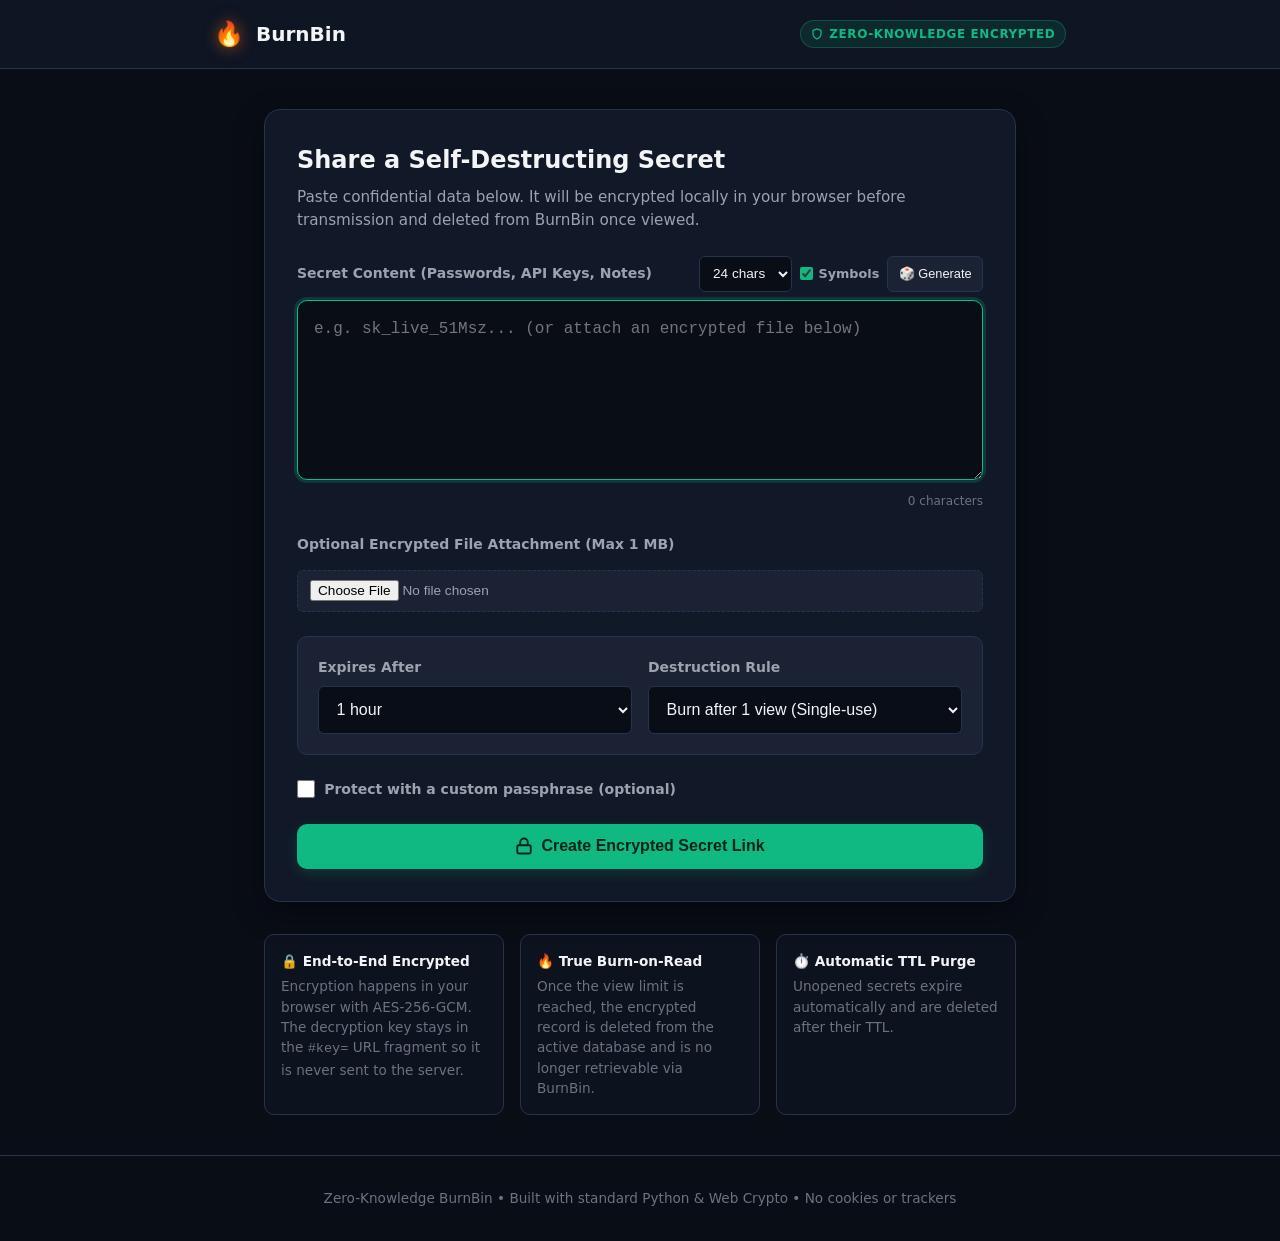
==== commit 9c662036: "Apply Tier 1 & Tier 2 bare-bones security hardening (v2.0.3)" ====
--- a/static/index.html
+++ b/static/index.html
@@ -30,7 +30,7 @@
     <div class="card" id="create-card">
       <h1 class="card-title">Share a Self-Destructing Secret</h1>
       <p class="card-desc">
-        Paste confidential data below. It will be encrypted locally in your browser before transmission and permanently wiped once viewed.
+        Paste confidential data below. It will be encrypted locally in your browser before transmission and deleted from BurnBin once viewed.
       </p>
 
       <form id="secret-form" action="/api/secrets" method="POST" novalidate>
@@ -66,7 +66,7 @@
 
         <div class="form-group attachment-picker">
           <div class="field-header-row">
-            <label for="attachment-input" class="label-inline">Optional Encrypted File Attachment (Max 1 MB)</label>
+            <label for="attachment-input" id="attachment-label" class="label-inline">Optional Encrypted File Attachment (Max 1 MB)</label>
             <button type="button" id="clear-attachment-btn" class="btn btn-secondary btn-mini is-hidden">
               ✕ Remove File
             </button>
@@ -133,18 +133,6 @@
           </div>
         </div>
 
-        <div class="form-group">
-          <label for="secret-label">Local Tracker Label (optional — stored only on your device, never sent to server)</label>
-          <input
-            type="text"
-            id="secret-label"
-            name="secret_label"
-            maxlength="80"
-            placeholder="e.g. Staging API key for Alex"
-            autocomplete="off"
-          >
-        </div>
-
         <div id="create-error-banner" class="alert-box alert-danger is-hidden" role="alert">
           <span id="create-error-text"></span>
         </div>
@@ -163,41 +151,9 @@
         Your secret has been encrypted and stored. Share this one-time link with your recipient:
       </p>
       <p id="result-expiry" class="expiry-note is-hidden"></p>
-
-      <fieldset class="format-fieldset">
-        <legend class="format-legend">Link Format</legend>
-        <div class="link-format-grid">
-          <button
-            type="button"
-            id="format-query-btn"
-            class="format-option-btn is-selected"
-            aria-pressed="true"
-          >
-            <span class="format-option-title">
-              <span>💬 Chat-Safe (?key=)</span>
-              <span class="format-option-badge">Selected</span>
-            </span>
-            <span class="format-option-desc">
-              Recommended for WhatsApp, SMS &amp; chat apps so they don&apos;t strip or shorten the key when tapped.
-            </span>
-          </button>
-
-          <button
-            type="button"
-            id="format-hash-btn"
-            class="format-option-btn"
-            aria-pressed="false"
-          >
-            <span class="format-option-title">
-              <span>🔒 Hash-Only (#key=)</span>
-              <span class="format-option-badge">Selected</span>
-            </span>
-            <span class="format-option-desc">
-              Maximum privacy — keeps the key strictly in your browser&apos;s URL fragment so it&apos;s never included in HTTP requests.
-            </span>
-          </button>
-        </div>
-      </fieldset>
+      <p class="field-hint">
+        Links keep the decryption key inside the URL fragment (<code>#key=</code>) so it stays in your browser and is never sent in HTTP requests.
+      </p>
 
       <div class="link-input-group">
         <label for="secret-link-input" class="visually-hidden">Generated one-time secret link</label>
@@ -243,33 +199,19 @@
       </div>
     </div>
 
-    <!-- Local Sent Secrets Tracker & Early Revocation -->
-    <details class="card sent-panel" id="sent-secrets-panel">
-      <summary class="sent-summary">
-        <span>📜 Sent Secrets Tracker (<span id="sent-count">0</span>) — Check Status / Burn Now</span>
-      </summary>
-      <div class="sent-panel-body">
-        <p class="card-desc sent-panel-desc">
-          Only non-secret metadata (ID, expiry, and revocation token) is saved in your browser. Neither your secret nor the decryption key is ever stored here.
-        </p>
-        <div id="sent-tracker-error" class="alert-box alert-danger is-hidden" role="alert"></div>
-        <div id="sent-secrets-list" class="sent-secrets-list"></div>
-      </div>
-    </details>
-
     <!-- Security Highlights -->
     <div class="security-points">
       <div class="security-item">
         <h4>🔒 End-to-End Encrypted</h4>
-        <p>Encryption happens in your browser with AES-256-GCM. Use Hash-Only (#key=) to keep the key purely client-side, or Chat-Safe (?key=) so messaging apps don't trim the link.</p>
+        <p>Encryption happens in your browser with AES-256-GCM. The decryption key stays in the <code>#key=</code> URL fragment so it is never sent to the server.</p>
       </div>
       <div class="security-item">
         <h4>🔥 True Burn-on-Read</h4>
-        <p>Data is stored in atomic database transactions. Once retrieved, the ciphertext is permanently purged from disk and memory.</p>
+        <p>Once the view limit is reached, the encrypted record is deleted from the active database and is no longer retrievable via BurnBin.</p>
       </div>
       <div class="security-item">
         <h4>⏱️ Automatic TTL Purge</h4>
-        <p>Unopened secrets expire automatically and are cleaned up by a continuous background process.</p>
+        <p>Unopened secrets expire automatically and are deleted after their TTL.</p>
       </div>
     </div>
   </main>
